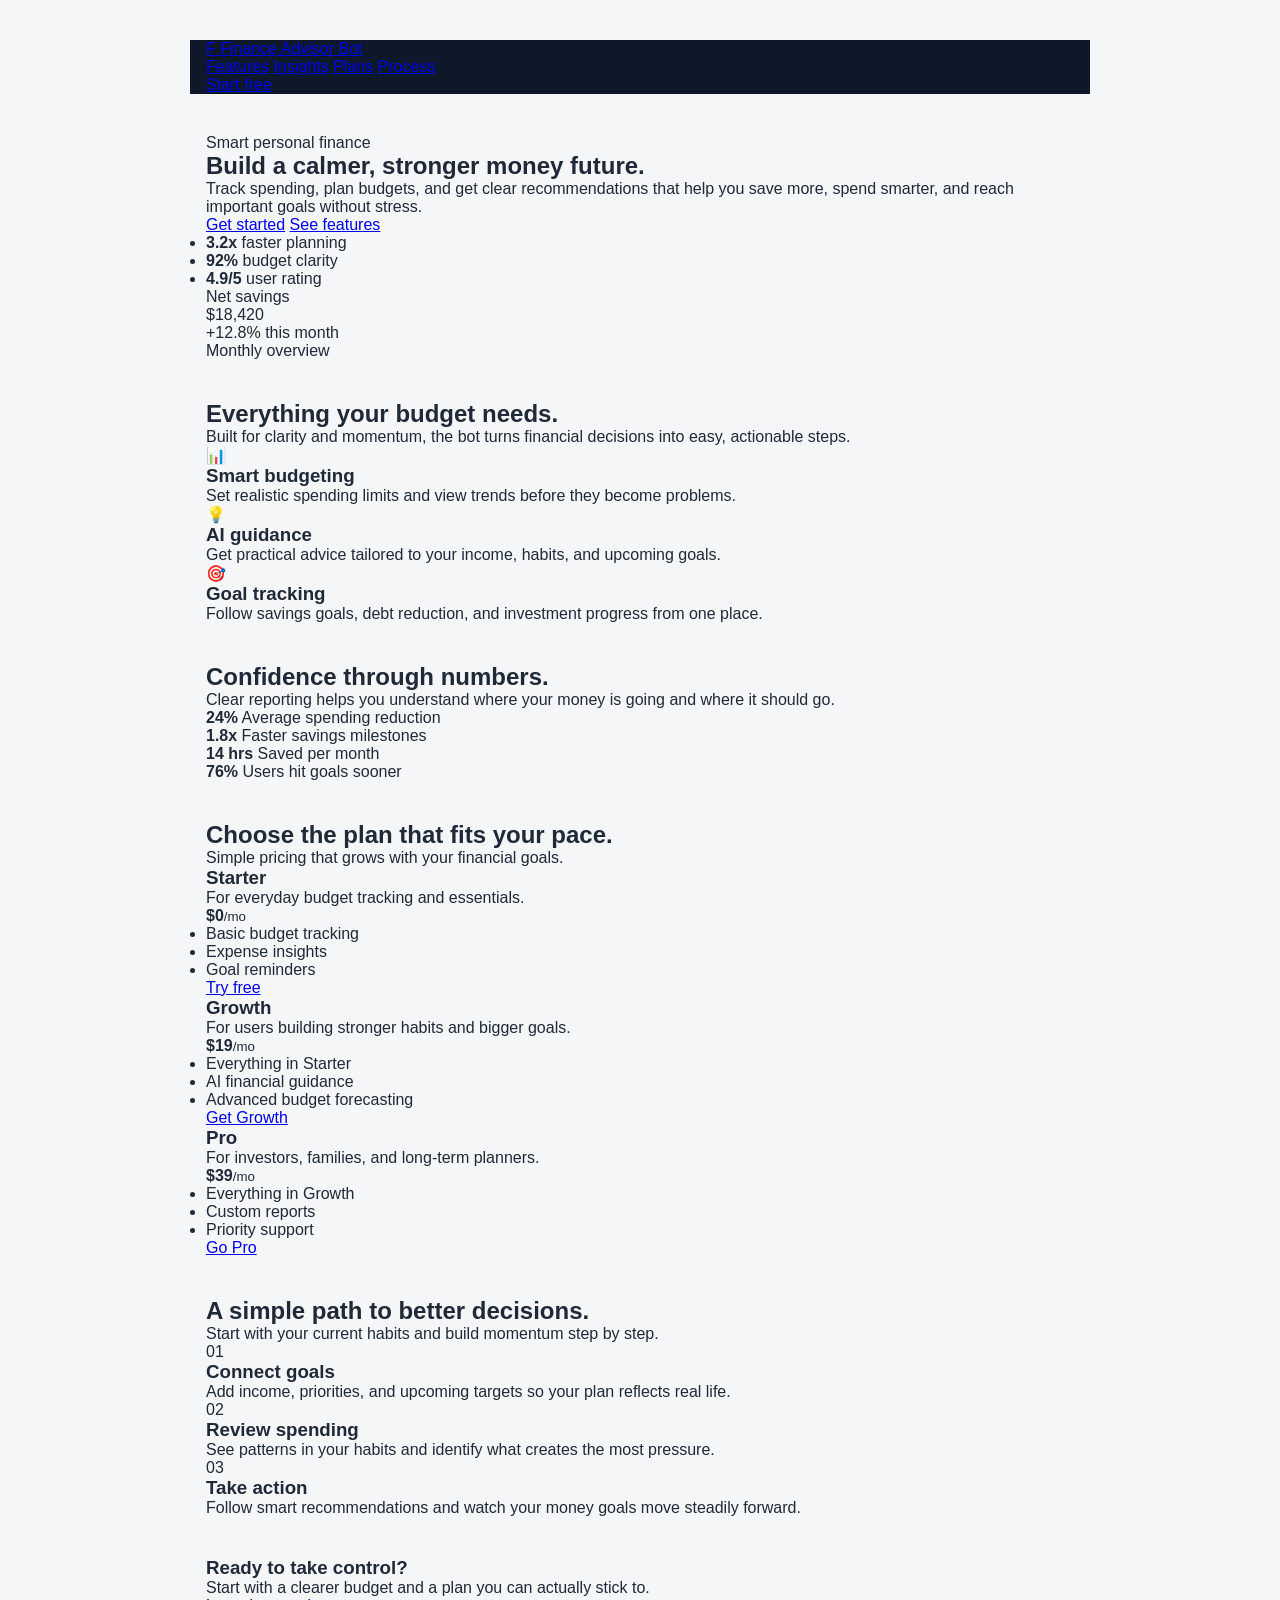
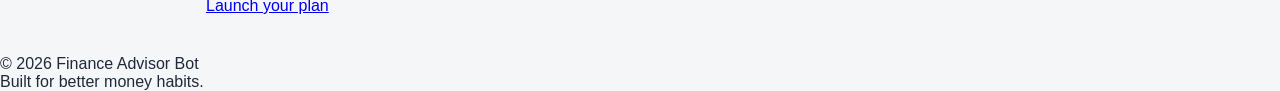
==== index.html @ 8a8e87e2 "Add initial website structure and styling for Finance Advisor Bot - Created favicon SVG for branding" ====
<!DOCTYPE html>
<html lang="en">
  <head>
    <meta charset="UTF-8" />
    <meta name="viewport" content="width=device-width, initial-scale=1.0" />
    <meta
      name="description"
      content="Finance Advisor Bot helps you manage budgets, track spending, and reach financial goals faster."
    />
    <title>Finance Advisor Bot</title>
    <link rel="icon" type="image/svg+xml" href="assets/favicon.svg" />
    <link rel="stylesheet" href="style.css" />
  </head>
  <body>
    <header class="site-header">
      <div class="navbar container">
        <a href="#top" class="brand" aria-label="Finance Advisor Bot home">
          <span class="brand-mark">F</span>
          <span>Finance Advisor Bot</span>
        </a>

        <nav class="nav-links" aria-label="Main navigation">
          <a href="#features">Features</a>
          <a href="#insights">Insights</a>
          <a href="#plans">Plans</a>
          <a href="#process">Process</a>
        </nav>

        <a class="nav-cta primary-btn" href="#plans">Start free</a>
      </div>
    </header>

    <main id="top">
      <section class="hero">
        <div class="container hero-inner">
          <div class="hero-copy">
            <span class="eyebrow">Smart personal finance</span>
            <h1>Build a calmer, stronger money future.</h1>
            <p>
              Track spending, plan budgets, and get clear recommendations that help you save more,
              spend smarter, and reach important goals without stress.
            </p>

            <div class="cta-row">
              <a class="primary-btn" href="#plans">Get started</a>
              <a class="secondary-btn" href="#features">See features</a>
            </div>

            <ul class="quick-stats" aria-label="Key performance highlights">
              <li><strong>3.2x</strong> faster planning</li>
              <li><strong>92%</strong> budget clarity</li>
              <li><strong>4.9/5</strong> user rating</li>
            </ul>
          </div>

          <div class="hero-panel" aria-label="Finance dashboard preview">
            <div class="balance-card">
              <div class="balance-label">Net savings</div>
              <div class="balance-value">$18,420</div>
              <div class="balance-change">+12.8% this month</div>
            </div>

            <div class="chart-card" aria-label="Monthly budget chart">
              <div class="balance-label">Monthly overview</div>
              <div class="chart-bars">
                <span style="height: 38%"></span>
                <span style="height: 48%"></span>
                <span style="height: 55%"></span>
                <span style="height: 72%"></span>
                <span style="height: 68%"></span>
                <span style="height: 82%"></span>
              </div>
            </div>
          </div>
        </div>
      </section>

      <section id="features" class="container">
        <div class="section-heading">
          <h2>Everything your budget needs.</h2>
          <p>Built for clarity and momentum, the bot turns financial decisions into easy, actionable steps.</p>
        </div>

        <div class="feature-grid">
          <article class="feature-card">
            <div class="feature-icon">📊</div>
            <h3>Smart budgeting</h3>
            <p>Set realistic spending limits and view trends before they become problems.</p>
          </article>

          <article class="feature-card">
            <div class="feature-icon">💡</div>
            <h3>AI guidance</h3>
            <p>Get practical advice tailored to your income, habits, and upcoming goals.</p>
          </article>

          <article class="feature-card">
            <div class="feature-icon">🎯</div>
            <h3>Goal tracking</h3>
            <p>Follow savings goals, debt reduction, and investment progress from one place.</p>
          </article>
        </div>
      </section>

      <section id="insights" class="container metrics">
        <div class="section-heading">
          <h2>Confidence through numbers.</h2>
          <p>Clear reporting helps you understand where your money is going and where it should go.</p>
        </div>

        <div class="metric-grid">
          <div class="metric-box">
            <strong>24%</strong>
            <span>Average spending reduction</span>
          </div>
          <div class="metric-box">
            <strong>1.8x</strong>
            <span>Faster savings milestones</span>
          </div>
          <div class="metric-box">
            <strong>14 hrs</strong>
            <span>Saved per month</span>
          </div>
          <div class="metric-box">
            <strong>76%</strong>
            <span>Users hit goals sooner</span>
          </div>
        </div>
      </section>

      <section id="plans" class="container">
        <div class="section-heading">
          <h2>Choose the plan that fits your pace.</h2>
          <p>Simple pricing that grows with your financial goals.</p>
        </div>

        <div class="plan-grid">
          <article class="plan-card">
            <h3>Starter</h3>
            <p>For everyday budget tracking and essentials.</p>
            <div class="plan-price"><strong>$0</strong><small>/mo</small></div>
            <ul>
              <li>Basic budget tracking</li>
              <li>Expense insights</li>
              <li>Goal reminders</li>
            </ul>
            <a class="secondary-btn" href="#top">Try free</a>
          </article>

          <article class="plan-card popular">
            <h3>Growth</h3>
            <p>For users building stronger habits and bigger goals.</p>
            <div class="plan-price"><strong>$19</strong><small>/mo</small></div>
            <ul>
              <li>Everything in Starter</li>
              <li>AI financial guidance</li>
              <li>Advanced budget forecasting</li>
            </ul>
            <a class="primary-btn" href="#top">Get Growth</a>
          </article>

          <article class="plan-card">
            <h3>Pro</h3>
            <p>For investors, families, and long-term planners.</p>
            <div class="plan-price"><strong>$39</strong><small>/mo</small></div>
            <ul>
              <li>Everything in Growth</li>
              <li>Custom reports</li>
              <li>Priority support</li>
            </ul>
            <a class="secondary-btn" href="#top">Go Pro</a>
          </article>
        </div>
      </section>

      <section id="process" class="container">
        <div class="section-heading">
          <h2>A simple path to better decisions.</h2>
          <p>Start with your current habits and build momentum step by step.</p>
        </div>

        <div class="step-grid">
          <article class="step-card">
            <span class="step-pill">01</span>
            <h3>Connect goals</h3>
            <p>Add income, priorities, and upcoming targets so your plan reflects real life.</p>
          </article>

          <article class="step-card">
            <span class="step-pill">02</span>
            <h3>Review spending</h3>
            <p>See patterns in your habits and identify what creates the most pressure.</p>
          </article>

          <article class="step-card">
            <span class="step-pill">03</span>
            <h3>Take action</h3>
            <p>Follow smart recommendations and watch your money goals move steadily forward.</p>
          </article>
        </div>
      </section>

      <section class="container">
        <div class="cta-banner">
          <div>
            <h3>Ready to take control?</h3>
            <p>Start with a clearer budget and a plan you can actually stick to.</p>
          </div>
          <a class="primary-btn" href="#plans">Launch your plan</a>
        </div>
      </section>
    </main>

    <footer class="footer">
      <div class="footer-inner">
        <div>© 2026 Finance Advisor Bot</div>
        <div>Built for better money habits.</div>
      </div>
    </footer>
  </body>
</html>
---- style.css ----
* {
    margin: 0;
    padding: 0;
    box-sizing: border-box;
}

body {
    font-family: 'Segoe UI', Arial, sans-serif;
    background-color: #f4f6f8;
    color: #1f2937;
}

.navbar {
    background-color: #0f172a;
    color: white;
    padding: 16px 24px;
}

.nav-brand {
    font-size: 20px;
    font-weight: 600;
}

.container {
    max-width: 900px;
    margin: 40px auto;
    padding: 0 16px;
}

.card {
    background: white;
    border-radius: 10px;
    padding: 28px;
    box-shadow: 0 1px 4px rgba(0, 0, 0, 0.08);
}

.card h1 {
    color: #16a34a;
    margin-bottom: 12px;
}

.card p {
    margin-bottom: 8px;
    line-height: 1.5;
}
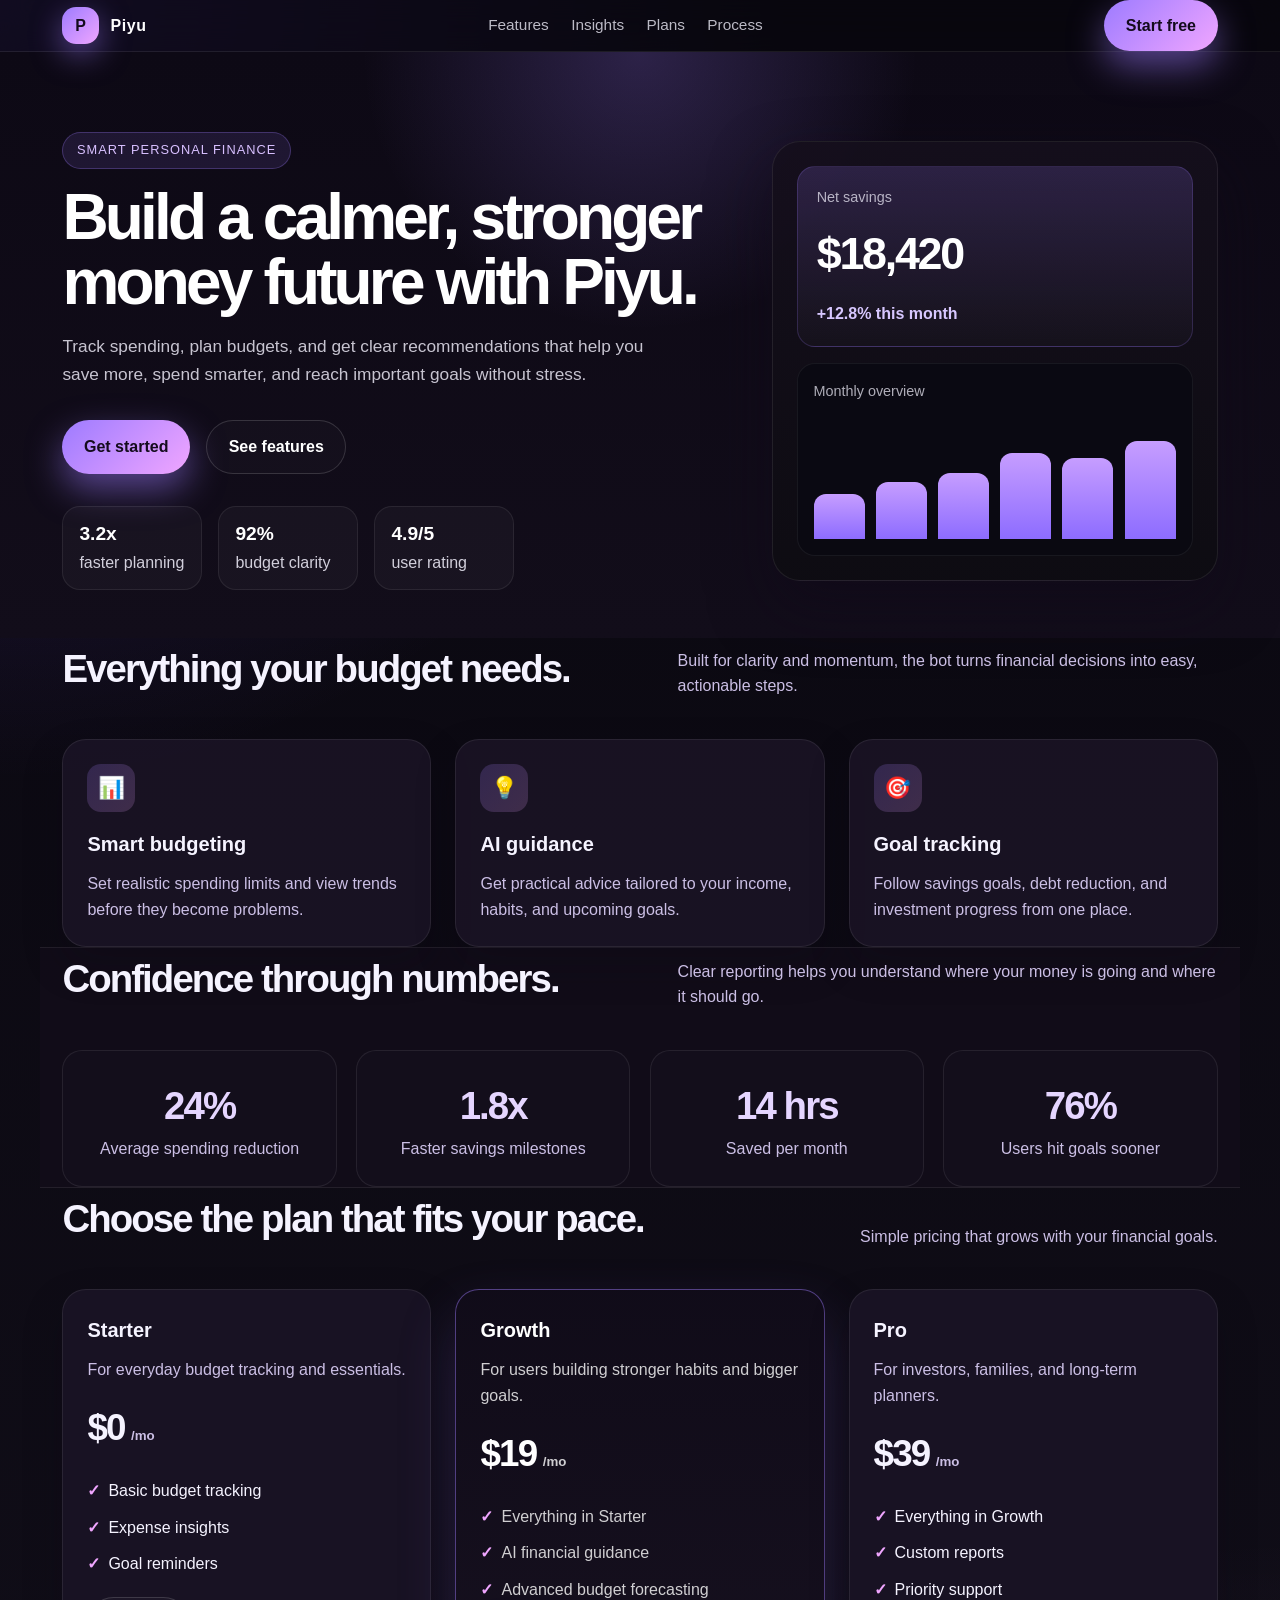
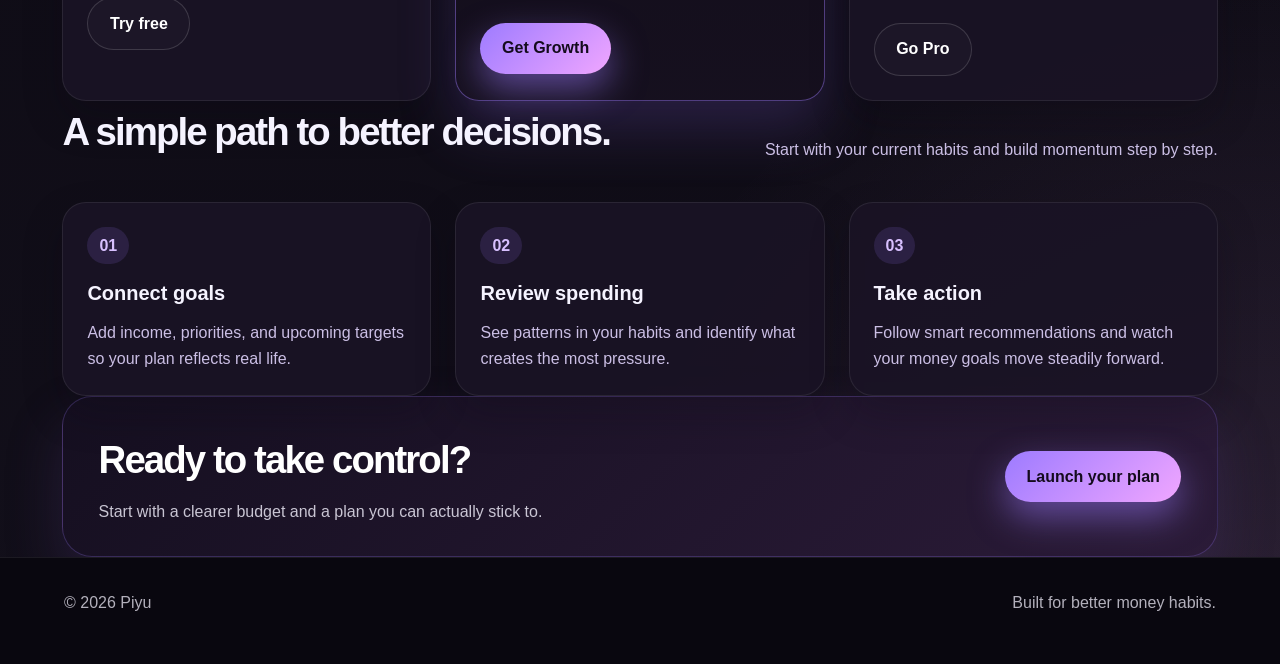
==== commit 17870a15: "Update branding to "Piyu" across HTML and CSS files for consistent project identity" ====
--- a/index.html
+++ b/index.html
@@ -7,16 +7,16 @@
       name="description"
       content="Finance Advisor Bot helps you manage budgets, track spending, and reach financial goals faster."
     />
-    <title>Finance Advisor Bot</title>
+    <title>Piyu | Finance Advisor Bot</title>
     <link rel="icon" type="image/svg+xml" href="assets/favicon.svg" />
     <link rel="stylesheet" href="style.css" />
   </head>
   <body>
     <header class="site-header">
       <div class="navbar container">
-        <a href="#top" class="brand" aria-label="Finance Advisor Bot home">
-          <span class="brand-mark">F</span>
-          <span>Finance Advisor Bot</span>
+        <a href="#top" class="brand" aria-label="Piyu Finance Advisor Bot home">
+          <span class="brand-mark">P</span>
+          <span>Piyu</span>
         </a>
 
         <nav class="nav-links" aria-label="Main navigation">
@@ -35,7 +35,7 @@
         <div class="container hero-inner">
           <div class="hero-copy">
             <span class="eyebrow">Smart personal finance</span>
-            <h1>Build a calmer, stronger money future.</h1>
+            <h1>Build a calmer, stronger money future with Piyu.</h1>
             <p>
               Track spending, plan budgets, and get clear recommendations that help you save more,
               spend smarter, and reach important goals without stress.
@@ -213,7 +213,7 @@
 
     <footer class="footer">
       <div class="footer-inner">
-        <div>© 2026 Finance Advisor Bot</div>
+        <div>© 2026 Piyu</div>
         <div>Built for better money habits.</div>
       </div>
     </footer>
--- a/style.css
+++ b/style.css
@@ -1,45 +1,497 @@
+:root {
+    --bg: #09070f;
+    --bg-soft: #120f1a;
+    --bg-panel: #17141f;
+    --bg-card: rgba(26, 19, 37, 0.88);
+    --primary: #9d7bff;
+    --primary-strong: #7c4dff;
+    --primary-soft: rgba(157, 123, 255, 0.16);
+    --secondary: #d8c0ff;
+    --highlight: #f0a6ff;
+    --text: #f5f3ff;
+    --muted: #cbbfe5;
+    --line: rgba(255, 255, 255, 0.08);
+    --shadow: 0 26px 60px rgba(17, 9, 25, 0.55);
+}
+
 * {
-    margin: 0;
+    box-sizing: border-box;
+}
+
+html {
+    scroll-behavior: smooth;
+}
+
+body {
+    margin: 0;
+    font-family: "Segoe UI", Tahoma, Geneva, Verdana, sans-serif;
+    background:
+        radial-gradient(circle at top left, rgba(124, 77, 255, 0.28), transparent 30%),
+        radial-gradient(circle at bottom right, rgba(240, 166, 255, 0.12), transparent 28%),
+        linear-gradient(180deg, #09070f 0%, #120f1a 100%);
+    color: var(--text);
+    line-height: 1.6;
+}
+
+a {
+    color: inherit;
+    text-decoration: none;
+}
+
+img {
+    max-width: 100%;
+    display: block;
+}
+
+.site-header {
+    position: sticky;
+    top: 0;
+    z-index: 20;
+    background: rgba(9, 7, 15, 0.72);
+    backdrop-filter: blur(14px);
+    border-bottom: 1px solid var(--line);
+}
+
+.navbar {
+    max-width: 1200px;
+    margin: 0 auto;
+    padding: 1rem 1.5rem;
+    display: flex;
+    align-items: center;
+    justify-content: space-between;
+    gap: 1rem;
+}
+
+.brand {
+    display: inline-flex;
+    align-items: center;
+    gap: 0.7rem;
+    color: #fff;
+    font-weight: 700;
+    letter-spacing: 0.04em;
+}
+
+.brand-mark {
+    width: 2.3rem;
+    height: 2.3rem;
+    border-radius: 14px;
+    display: grid;
+    place-items: center;
+    background: linear-gradient(135deg, var(--primary), var(--highlight));
+    color: #130b1c;
+    font-weight: 800;
+    box-shadow: 0 10px 30px rgba(157, 123, 255, 0.5);
+}
+
+.nav-links {
+    display: flex;
+    align-items: center;
+    gap: 1.4rem;
+    color: rgba(245, 243, 255, 0.76);
+    font-size: 0.96rem;
+}
+
+.nav-links a:hover {
+    color: #fff;
+}
+
+.nav-cta,
+.primary-btn,
+.secondary-btn {
+    display: inline-flex;
+    align-items: center;
+    justify-content: center;
+    border-radius: 999px;
+    padding: 0.8rem 1.35rem;
+    font-weight: 700;
+    transition: transform 0.2s ease, box-shadow 0.2s ease, border-color 0.2s ease;
+}
+
+.primary-btn {
+    background: linear-gradient(135deg, var(--primary), var(--highlight));
+    color: #140b1d;
+    box-shadow: 0 15px 35px rgba(157, 123, 255, 0.5);
+}
+
+.secondary-btn {
+    background: rgba(255, 255, 255, 0.02);
+    border: 1px solid rgba(255, 255, 255, 0.15);
+    color: #fff;
+}
+
+.nav-cta:hover,
+.primary-btn:hover,
+.secondary-btn:hover {
+    transform: translateY(-1px);
+}
+
+.container {
+    max-width: 1200px;
+    margin: 0 auto;
+    padding: 0 1.4rem;
+}
+
+.hero {
+    padding: 5rem 0 3rem;
+    background:
+        radial-gradient(circle at top, rgba(157, 123, 255, 0.22), transparent 32%),
+        linear-gradient(180deg, #0d0915 0%, #120d1a 100%);
+}
+
+.hero-inner {
+    display: grid;
+    grid-template-columns: 1.2fr 0.8fr;
+    gap: 2.5rem;
+    align-items: center;
+}
+
+.eyebrow {
+    display: inline-block;
+    padding: 0.45rem 0.85rem;
+    border-radius: 999px;
+    background: rgba(157, 123, 255, 0.12);
+    border: 1px solid rgba(157, 123, 255, 0.28);
+    color: var(--secondary);
+    font-size: 0.8rem;
+    letter-spacing: 0.08em;
+    text-transform: uppercase;
+    margin-bottom: 1rem;
+}
+
+.hero-copy h1 {
+    margin: 0;
+    color: #fff;
+    font-size: clamp(2.6rem, 5vw, 4.6rem);
+    line-height: 1.02;
+    letter-spacing: -0.06em;
+}
+
+.hero-copy p {
+    margin-top: 1.1rem;
+    color: rgba(245, 243, 255, 0.8);
+    font-size: 1.08rem;
+    max-width: 600px;
+}
+
+.cta-row {
+    display: flex;
+    flex-wrap: wrap;
+    gap: 1rem;
+    margin-top: 2rem;
+}
+
+.quick-stats {
+    list-style: none;
     padding: 0;
-    box-sizing: border-box;
-}
-
-body {
-    font-family: 'Segoe UI', Arial, sans-serif;
-    background-color: #f4f6f8;
-    color: #1f2937;
-}
-
-.navbar {
-    background-color: #0f172a;
-    color: white;
-    padding: 16px 24px;
-}
-
-.nav-brand {
-    font-size: 20px;
-    font-weight: 600;
-}
-
-.container {
-    max-width: 900px;
-    margin: 40px auto;
-    padding: 0 16px;
-}
-
-.card {
-    background: white;
-    border-radius: 10px;
-    padding: 28px;
-    box-shadow: 0 1px 4px rgba(0, 0, 0, 0.08);
-}
-
-.card h1 {
-    color: #16a34a;
-    margin-bottom: 12px;
-}
-
-.card p {
-    margin-bottom: 8px;
-    line-height: 1.5;
-}
+    margin: 2rem 0 0;
+    display: flex;
+    flex-wrap: wrap;
+    gap: 1rem;
+}
+
+.quick-stats li {
+    min-width: 140px;
+    background: rgba(255, 255, 255, 0.03);
+    border: 1px solid var(--line);
+    border-radius: 18px;
+    padding: 0.8rem 1rem;
+    color: rgba(245, 243, 255, 0.84);
+}
+
+.quick-stats strong {
+    display: block;
+    font-size: 1.2rem;
+    color: #fff;
+}
+
+.hero-panel {
+    background: linear-gradient(180deg, rgba(21, 15, 28, 0.9), rgba(14, 12, 18, 0.9));
+    border: 1px solid var(--line);
+    border-radius: 28px;
+    padding: 1.5rem;
+    box-shadow: var(--shadow);
+}
+
+.balance-card {
+    background: linear-gradient(180deg, rgba(157, 123, 255, 0.18), rgba(255,255,255,0.02));
+    border-radius: 18px;
+    padding: 1.2rem;
+    border: 1px solid rgba(157, 123, 255, 0.2);
+}
+
+.balance-label {
+    color: rgba(245, 243, 255, 0.7);
+    font-size: 0.9rem;
+    margin-bottom: 0.6rem;
+}
+
+.balance-value {
+    color: #fff;
+    font-size: clamp(2rem, 5vw, 2.8rem);
+    font-weight: 800;
+    letter-spacing: -0.05em;
+}
+
+.balance-change {
+    margin-top: 0.7rem;
+    color: #d7c7ff;
+    font-weight: 700;
+}
+
+.chart-card {
+    background: rgba(11, 9, 18, 0.9);
+    border-radius: 18px;
+    margin-top: 1rem;
+    padding: 1rem;
+    border: 1px solid rgba(255,255,255,0.06);
+}
+
+.chart-bars {
+    display: flex;
+    align-items: end;
+    height: 120px;
+    gap: 0.7rem;
+    margin-top: 1rem;
+}
+
+.chart-bars span {
+    flex: 1;
+    border-radius: 12px 12px 0 0;
+    background: linear-gradient(180deg, #c69dff 0%, #8d6cff 100%);
+}
+
+section {
+    padding: 5rem 0;
+}
+
+.section-heading {
+    display: flex;
+    align-items: end;
+    justify-content: space-between;
+    gap: 1rem;
+    margin-bottom: 2.5rem;
+}
+
+.section-heading h2 {
+    margin: 0;
+    font-size: clamp(2rem, 3vw, 2.8rem);
+    color: var(--text);
+    letter-spacing: -0.05em;
+}
+
+.section-heading p {
+    margin: 0;
+    color: var(--muted);
+    max-width: 540px;
+}
+
+.feature-grid,
+.plan-grid,
+.step-grid {
+    display: grid;
+    gap: 1.5rem;
+}
+
+.feature-grid {
+    grid-template-columns: repeat(3, minmax(0, 1fr));
+}
+
+.feature-card,
+.plan-card,
+.step-card,
+.info-card {
+    background: rgba(26, 19, 37, 0.9);
+    border: 1px solid var(--line);
+    border-radius: 24px;
+    padding: 1.5rem;
+    box-shadow: 0 18px 38px rgba(11, 7, 18, 0.25);
+}
+
+.feature-icon {
+    width: 3rem;
+    height: 3rem;
+    border-radius: 14px;
+    display: grid;
+    place-items: center;
+    margin-bottom: 1rem;
+    font-size: 1.35rem;
+    background: linear-gradient(135deg, rgba(157, 123, 255, 0.2), rgba(240, 166, 255, 0.18));
+}
+
+.feature-card h3,
+.plan-card h3,
+.step-card h3,
+.info-card h3 {
+    margin: 0 0 0.7rem;
+    font-size: 1.25rem;
+}
+
+.feature-card p,
+.plan-card p,
+.step-card p,
+.info-card p {
+    margin: 0;
+    color: var(--muted);
+}
+
+.metrics {
+    background: rgba(18, 13, 26, 0.8);
+    border-top: 1px solid var(--line);
+    border-bottom: 1px solid var(--line);
+}
+
+.metric-grid {
+    display: grid;
+    grid-template-columns: repeat(4, minmax(0, 1fr));
+    gap: 1.2rem;
+}
+
+.metric-box {
+    text-align: center;
+    background: rgba(20, 15, 29, 0.8);
+    border: 1px solid var(--line);
+    border-radius: 20px;
+    padding: 1.5rem 1rem;
+}
+
+.metric-box strong {
+    display: block;
+    font-size: clamp(1.7rem, 3vw, 2.5rem);
+    color: #e5d5ff;
+    letter-spacing: -0.05em;
+}
+
+.metric-box span {
+    color: var(--muted);
+}
+
+.plan-grid {
+    grid-template-columns: repeat(3, minmax(0, 1fr));
+}
+
+.plan-card.popular {
+    background: linear-gradient(180deg, rgba(17,12,25,0.95), rgba(23, 17, 31, 0.95));
+    color: #fff;
+    border-color: rgba(157, 123, 255, 0.45);
+    box-shadow: 0 28px 55px rgba(94, 69, 157, 0.32);
+}
+
+.plan-card.popular p,
+.plan-card.popular li,
+.plan-card.popular .plan-price small {
+    color: rgba(255,255,255,0.8);
+}
+
+.plan-card ul {
+    list-style: none;
+    padding: 0;
+    margin: 1.25rem 0;
+    display: grid;
+    gap: 0.7rem;
+}
+
+.plan-card li::before {
+    content: "✓";
+    color: var(--highlight);
+    font-weight: 800;
+    margin-right: 0.5rem;
+}
+
+.plan-price {
+    display: flex;
+    align-items: baseline;
+    gap: 0.4rem;
+    margin: 1rem 0;
+    font-weight: 800;
+    color: var(--text);
+}
+
+.plan-card.popular .plan-price {
+    color: #fff;
+}
+
+.plan-price strong {
+    font-size: 2.3rem;
+    letter-spacing: -0.05em;
+}
+
+.plan-price small {
+    color: var(--muted);
+}
+
+.step-grid {
+    grid-template-columns: repeat(3, minmax(0, 1fr));
+}
+
+.step-pill {
+    display: inline-block;
+    background: rgba(157, 123, 255, 0.14);
+    color: #d8c0ff;
+    border-radius: 999px;
+    padding: 0.35rem 0.75rem;
+    font-weight: 700;
+    margin-bottom: 0.8rem;
+}
+
+.cta-banner {
+    background: linear-gradient(135deg, #150f20, #2b1b38);
+    border: 1px solid rgba(157, 123, 255, 0.25);
+    box-shadow: 0 28px 55px rgba(82, 56, 122, 0.3);
+    color: #fff;
+    border-radius: 30px;
+    padding: 2rem 2.2rem;
+    display: flex;
+    justify-content: space-between;
+    align-items: center;
+    gap: 1rem;
+}
+
+.cta-banner h3 {
+    margin: 0 0 0.5rem;
+    font-size: clamp(1.8rem, 3vw, 2.6rem);
+    letter-spacing: -0.05em;
+}
+
+.cta-banner p {
+    margin: 0;
+    color: rgba(245, 243, 255, 0.8);
+}
+
+.footer {
+    background: #09070f;
+    color: rgba(245, 243, 255, 0.72);
+    padding: 2rem 0 3rem;
+    border-top: 1px solid var(--line);
+}
+
+.footer-inner {
+    max-width: 1200px;
+    margin: 0 auto;
+    padding: 0 1.5rem;
+    display: flex;
+    justify-content: space-between;
+    gap: 1rem;
+    flex-wrap: wrap;
+}
+
+@media (max-width: 900px) {
+    .hero-inner,
+    .feature-grid,
+    .plan-grid,
+    .step-grid,
+    .metric-grid {
+        grid-template-columns: 1fr;
+    }
+
+    .section-heading,
+    .cta-banner,
+    .navbar {
+        flex-direction: column;
+        align-items: flex-start;
+    }
+
+    .nav-links {
+        flex-wrap: wrap;
+    }
+}
+
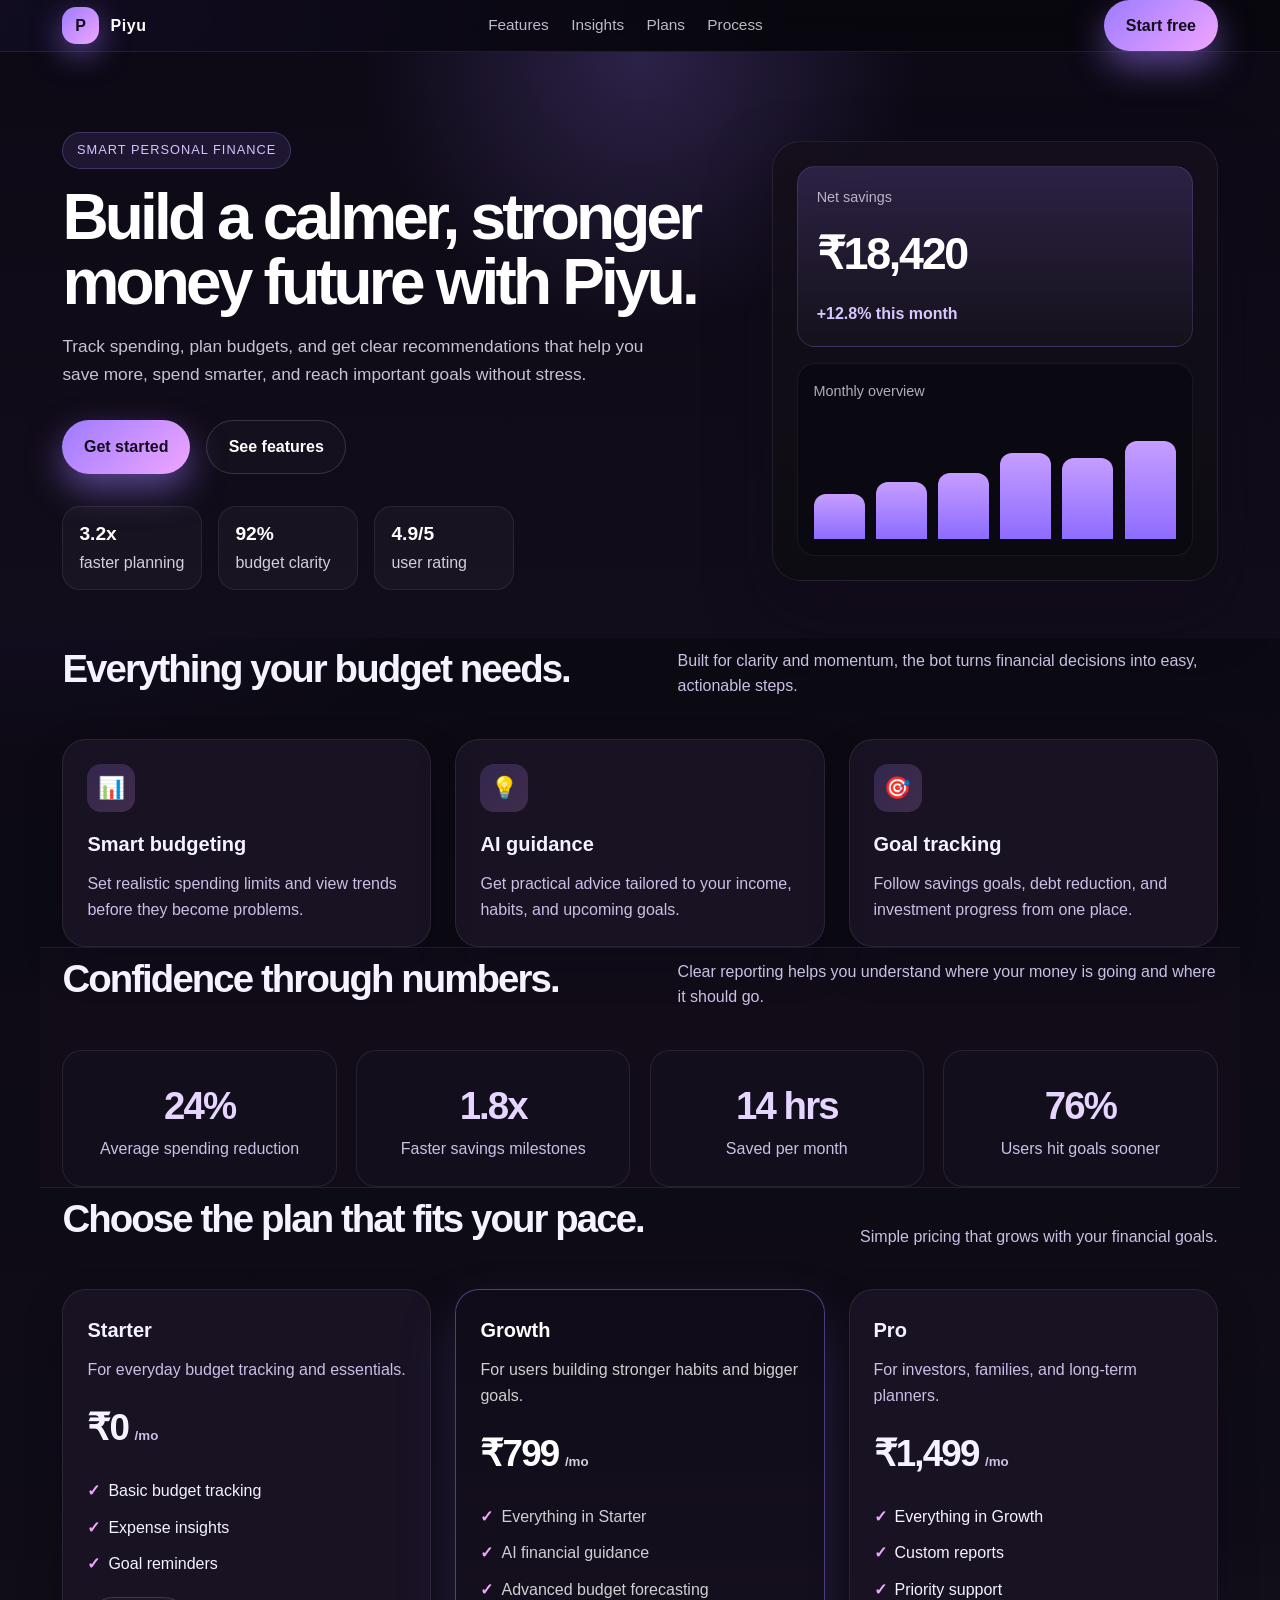
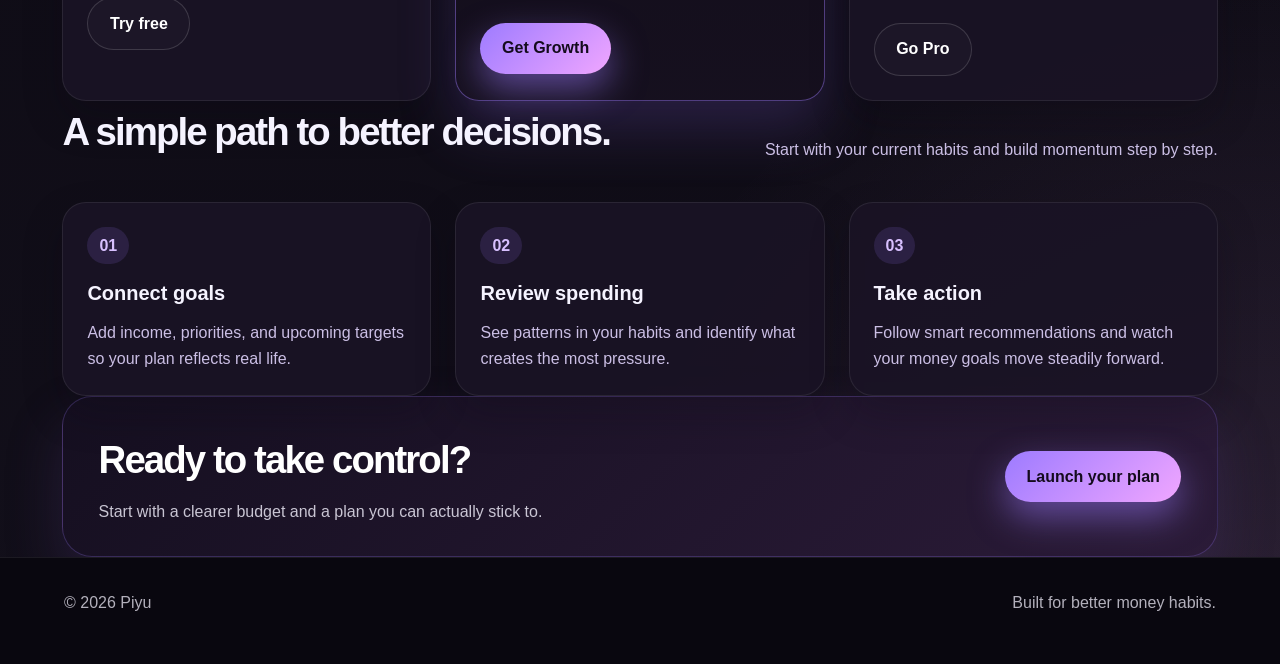
==== commit a90cded8: "Update currency format from USD to INR in pricing and balance sections" ====
--- a/index.html
+++ b/index.html
@@ -56,7 +56,7 @@
           <div class="hero-panel" aria-label="Finance dashboard preview">
             <div class="balance-card">
               <div class="balance-label">Net savings</div>
-              <div class="balance-value">$18,420</div>
+              <div class="balance-value">₹18,420</div>
               <div class="balance-change">+12.8% this month</div>
             </div>
 
@@ -138,7 +138,7 @@
           <article class="plan-card">
             <h3>Starter</h3>
             <p>For everyday budget tracking and essentials.</p>
-            <div class="plan-price"><strong>$0</strong><small>/mo</small></div>
+            <div class="plan-price"><strong>₹0</strong><small>/mo</small></div>
             <ul>
               <li>Basic budget tracking</li>
               <li>Expense insights</li>
@@ -150,7 +150,7 @@
           <article class="plan-card popular">
             <h3>Growth</h3>
             <p>For users building stronger habits and bigger goals.</p>
-            <div class="plan-price"><strong>$19</strong><small>/mo</small></div>
+            <div class="plan-price"><strong>₹799</strong><small>/mo</small></div>
             <ul>
               <li>Everything in Starter</li>
               <li>AI financial guidance</li>
@@ -162,7 +162,7 @@
           <article class="plan-card">
             <h3>Pro</h3>
             <p>For investors, families, and long-term planners.</p>
-            <div class="plan-price"><strong>$39</strong><small>/mo</small></div>
+            <div class="plan-price"><strong>₹1,499</strong><small>/mo</small></div>
             <ul>
               <li>Everything in Growth</li>
               <li>Custom reports</li>
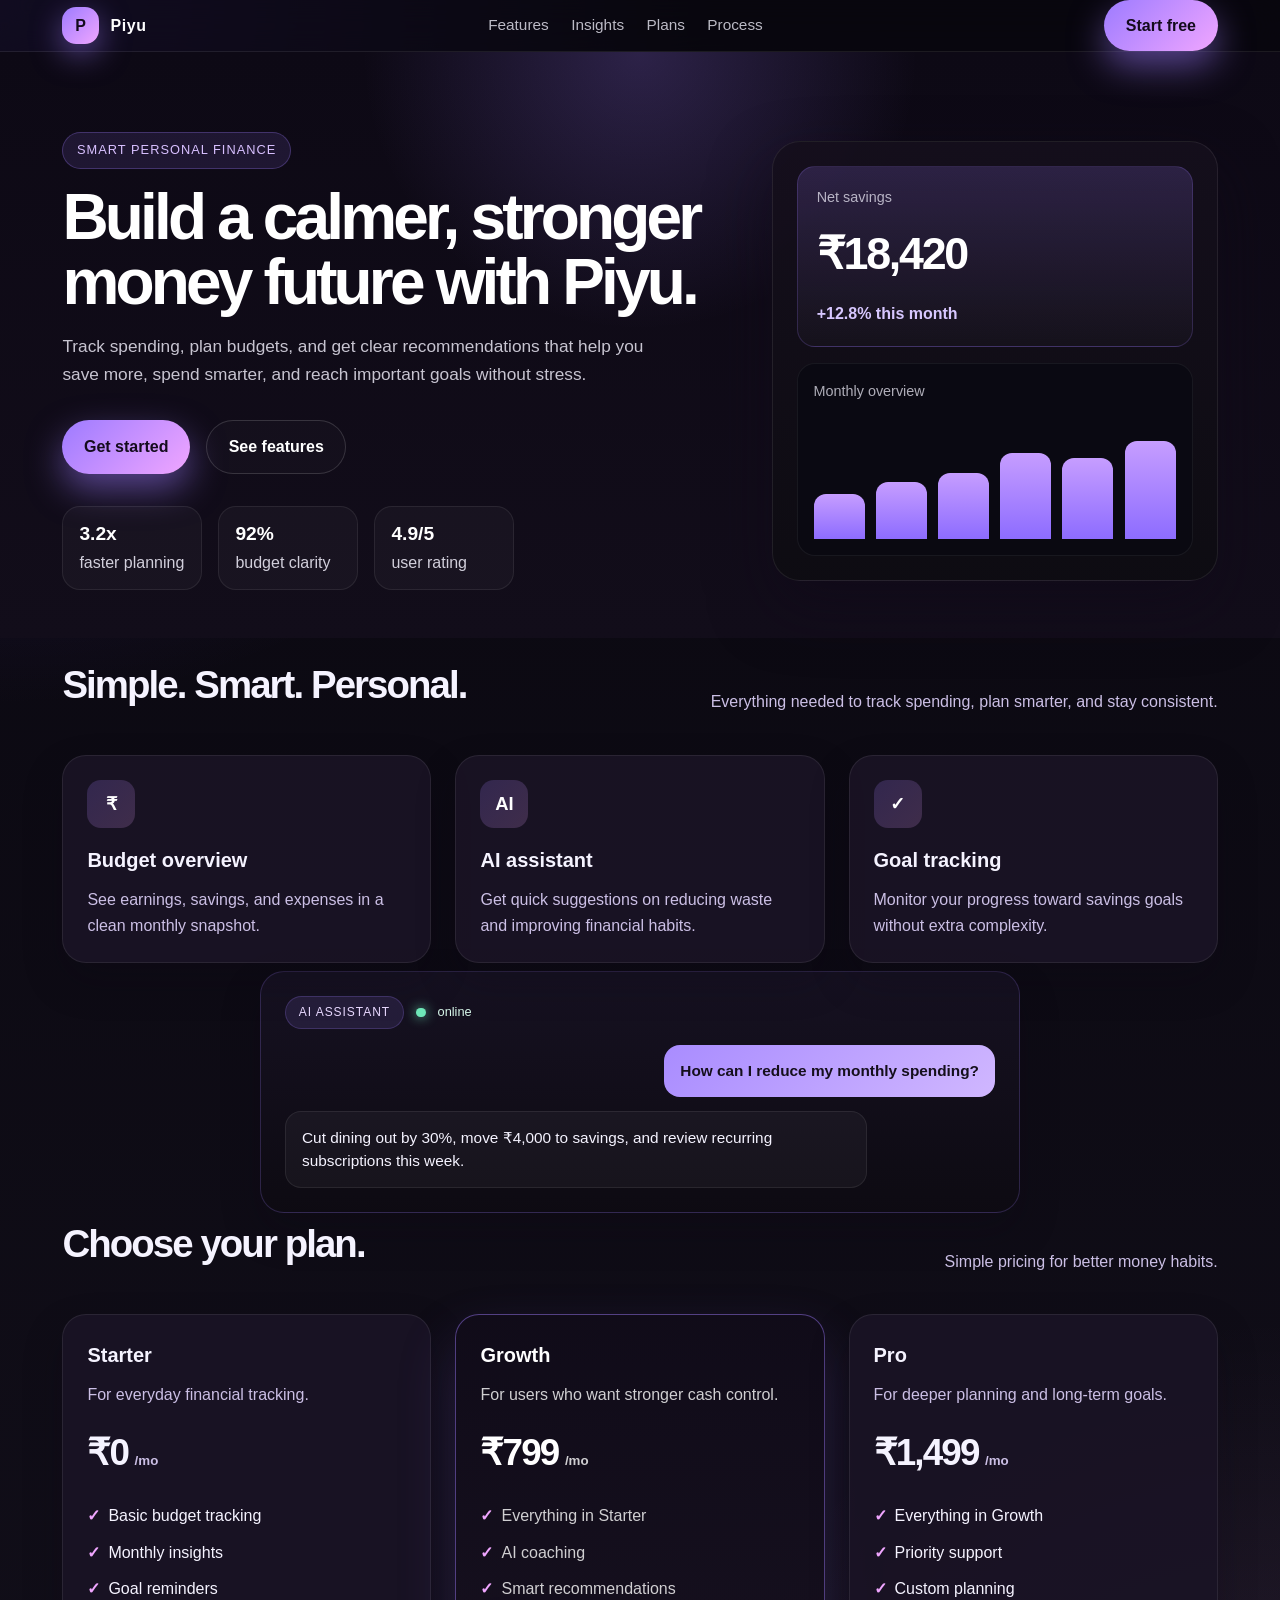
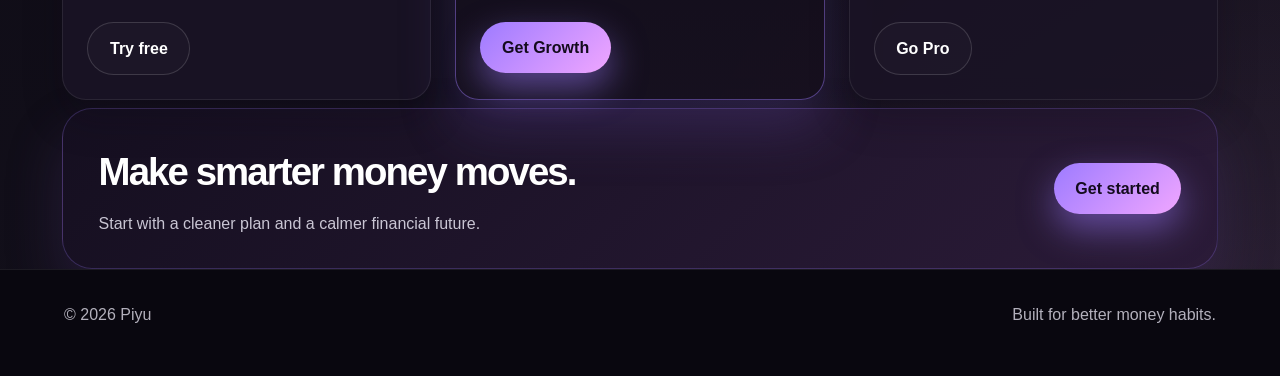
==== commit f18df071: "Revamp features section and enhance AI demo interface for improved user engagement" ====
--- a/index.html
+++ b/index.html
@@ -75,73 +75,66 @@
         </div>
       </section>
 
-      <section id="features" class="container">
+      <section id="features" class="container compact-section">
         <div class="section-heading">
-          <h2>Everything your budget needs.</h2>
-          <p>Built for clarity and momentum, the bot turns financial decisions into easy, actionable steps.</p>
+          <h2>Simple. Smart. Personal.</h2>
+          <p>Everything needed to track spending, plan smarter, and stay consistent.</p>
         </div>
 
         <div class="feature-grid">
           <article class="feature-card">
-            <div class="feature-icon">📊</div>
-            <h3>Smart budgeting</h3>
-            <p>Set realistic spending limits and view trends before they become problems.</p>
+            <div class="feature-icon">₹</div>
+            <h3>Budget overview</h3>
+            <p>See earnings, savings, and expenses in a clean monthly snapshot.</p>
           </article>
 
           <article class="feature-card">
-            <div class="feature-icon">💡</div>
-            <h3>AI guidance</h3>
-            <p>Get practical advice tailored to your income, habits, and upcoming goals.</p>
+            <div class="feature-icon">AI</div>
+            <h3>AI assistant</h3>
+            <p>Get quick suggestions on reducing waste and improving financial habits.</p>
           </article>
 
           <article class="feature-card">
-            <div class="feature-icon">🎯</div>
+            <div class="feature-icon">✓</div>
             <h3>Goal tracking</h3>
-            <p>Follow savings goals, debt reduction, and investment progress from one place.</p>
+            <p>Monitor your progress toward savings goals without extra complexity.</p>
           </article>
         </div>
       </section>
 
-      <section id="insights" class="container metrics">
-        <div class="section-heading">
-          <h2>Confidence through numbers.</h2>
-          <p>Clear reporting helps you understand where your money is going and where it should go.</p>
-        </div>
+      <section class="container ai-demo-wrap">
+        <div class="ai-demo">
+          <div class="ai-header">
+            <span class="ai-badge">AI assistant</span>
+            <span class="status-dot"></span>
+            <span class="status-text">online</span>
+          </div>
 
-        <div class="metric-grid">
-          <div class="metric-box">
-            <strong>24%</strong>
-            <span>Average spending reduction</span>
-          </div>
-          <div class="metric-box">
-            <strong>1.8x</strong>
-            <span>Faster savings milestones</span>
-          </div>
-          <div class="metric-box">
-            <strong>14 hrs</strong>
-            <span>Saved per month</span>
-          </div>
-          <div class="metric-box">
-            <strong>76%</strong>
-            <span>Users hit goals sooner</span>
+          <div class="chat-box">
+            <div class="message user">
+              <span>How can I reduce my monthly spending?</span>
+            </div>
+            <div class="message bot">
+              <span>Cut dining out by 30%, move ₹4,000 to savings, and review recurring subscriptions this week.</span>
+            </div>
           </div>
         </div>
       </section>
 
       <section id="plans" class="container">
         <div class="section-heading">
-          <h2>Choose the plan that fits your pace.</h2>
-          <p>Simple pricing that grows with your financial goals.</p>
+          <h2>Choose your plan.</h2>
+          <p>Simple pricing for better money habits.</p>
         </div>
 
         <div class="plan-grid">
           <article class="plan-card">
             <h3>Starter</h3>
-            <p>For everyday budget tracking and essentials.</p>
+            <p>For everyday financial tracking.</p>
             <div class="plan-price"><strong>₹0</strong><small>/mo</small></div>
             <ul>
               <li>Basic budget tracking</li>
-              <li>Expense insights</li>
+              <li>Monthly insights</li>
               <li>Goal reminders</li>
             </ul>
             <a class="secondary-btn" href="#top">Try free</a>
@@ -149,64 +142,37 @@
 
           <article class="plan-card popular">
             <h3>Growth</h3>
-            <p>For users building stronger habits and bigger goals.</p>
+            <p>For users who want stronger cash control.</p>
             <div class="plan-price"><strong>₹799</strong><small>/mo</small></div>
             <ul>
               <li>Everything in Starter</li>
-              <li>AI financial guidance</li>
-              <li>Advanced budget forecasting</li>
+              <li>AI coaching</li>
+              <li>Smart recommendations</li>
             </ul>
             <a class="primary-btn" href="#top">Get Growth</a>
           </article>
 
           <article class="plan-card">
             <h3>Pro</h3>
-            <p>For investors, families, and long-term planners.</p>
+            <p>For deeper planning and long-term goals.</p>
             <div class="plan-price"><strong>₹1,499</strong><small>/mo</small></div>
             <ul>
               <li>Everything in Growth</li>
-              <li>Custom reports</li>
               <li>Priority support</li>
+              <li>Custom planning</li>
             </ul>
             <a class="secondary-btn" href="#top">Go Pro</a>
           </article>
         </div>
       </section>
 
-      <section id="process" class="container">
-        <div class="section-heading">
-          <h2>A simple path to better decisions.</h2>
-          <p>Start with your current habits and build momentum step by step.</p>
-        </div>
-
-        <div class="step-grid">
-          <article class="step-card">
-            <span class="step-pill">01</span>
-            <h3>Connect goals</h3>
-            <p>Add income, priorities, and upcoming targets so your plan reflects real life.</p>
-          </article>
-
-          <article class="step-card">
-            <span class="step-pill">02</span>
-            <h3>Review spending</h3>
-            <p>See patterns in your habits and identify what creates the most pressure.</p>
-          </article>
-
-          <article class="step-card">
-            <span class="step-pill">03</span>
-            <h3>Take action</h3>
-            <p>Follow smart recommendations and watch your money goals move steadily forward.</p>
-          </article>
-        </div>
-      </section>
-
-      <section class="container">
+      <section class="container cta-wrap">
         <div class="cta-banner">
           <div>
-            <h3>Ready to take control?</h3>
-            <p>Start with a clearer budget and a plan you can actually stick to.</p>
+            <h3>Make smarter money moves.</h3>
+            <p>Start with a cleaner plan and a calmer financial future.</p>
           </div>
-          <a class="primary-btn" href="#plans">Launch your plan</a>
+          <a class="primary-btn" href="#plans">Get started</a>
         </div>
       </section>
     </main>
--- a/style.css
+++ b/style.css
@@ -286,8 +286,7 @@
 }
 
 .feature-grid,
-.plan-grid,
-.step-grid {
+.plan-grid {
     display: grid;
     gap: 1.5rem;
 }
@@ -298,8 +297,7 @@
 
 .feature-card,
 .plan-card,
-.step-card,
-.info-card {
+.ai-demo {
     background: rgba(26, 19, 37, 0.9);
     border: 1px solid var(--line);
     border-radius: 24px;
@@ -314,55 +312,102 @@
     display: grid;
     place-items: center;
     margin-bottom: 1rem;
-    font-size: 1.35rem;
+    font-size: 1.15rem;
     background: linear-gradient(135deg, rgba(157, 123, 255, 0.2), rgba(240, 166, 255, 0.18));
+    color: #fff;
+    font-weight: 700;
 }
 
 .feature-card h3,
-.plan-card h3,
-.step-card h3,
-.info-card h3 {
+.plan-card h3 {
     margin: 0 0 0.7rem;
     font-size: 1.25rem;
 }
 
 .feature-card p,
-.plan-card p,
-.step-card p,
-.info-card p {
+.plan-card p {
     margin: 0;
     color: var(--muted);
 }
 
-.metrics {
-    background: rgba(18, 13, 26, 0.8);
-    border-top: 1px solid var(--line);
-    border-bottom: 1px solid var(--line);
-}
-
-.metric-grid {
+.compact-section {
+    padding-top: 1rem;
+}
+
+.ai-demo-wrap {
+    padding-top: 0.5rem;
+}
+
+.ai-demo {
+    max-width: 760px;
+    margin: 0 auto;
+    border: 1px solid rgba(157, 123, 255, 0.22);
+    background: linear-gradient(180deg, rgba(23, 18, 34, 0.95), rgba(14, 11, 18, 0.95));
+}
+
+.ai-header {
+    display: flex;
+    align-items: center;
+    gap: 0.75rem;
+    margin-bottom: 1rem;
+    color: var(--muted);
+}
+
+.ai-badge {
+    background: rgba(157, 123, 255, 0.12);
+    color: #e8d8ff;
+    border: 1px solid rgba(157, 123, 255, 0.22);
+    border-radius: 999px;
+    padding: 0.35rem 0.8rem;
+    font-size: 0.75rem;
+    letter-spacing: 0.08em;
+    text-transform: uppercase;
+}
+
+.status-dot {
+    width: 0.6rem;
+    height: 0.6rem;
+    border-radius: 50%;
+    background: #6ee7b7;
+    box-shadow: 0 0 12px rgba(110, 231, 183, 0.9);
+}
+
+.status-text {
+    font-size: 0.8rem;
+    color: #d7f7ea;
+}
+
+.chat-box {
     display: grid;
-    grid-template-columns: repeat(4, minmax(0, 1fr));
-    gap: 1.2rem;
-}
-
-.metric-box {
-    text-align: center;
-    background: rgba(20, 15, 29, 0.8);
-    border: 1px solid var(--line);
-    border-radius: 20px;
-    padding: 1.5rem 1rem;
-}
-
-.metric-box strong {
-    display: block;
-    font-size: clamp(1.7rem, 3vw, 2.5rem);
-    color: #e5d5ff;
-    letter-spacing: -0.05em;
-}
-
-.metric-box span {
-    color: var(--muted);
+    gap: 0.9rem;
+}
+
+.message {
+    display: flex;
+}
+
+.message span {
+    max-width: 82%;
+    padding: 0.9rem 1rem;
+    border-radius: 16px;
+    font-size: 0.96rem;
+    line-height: 1.5;
+}
+
+.message.user {
+    justify-content: flex-end;
+}
+
+.message.user span {
+    background: linear-gradient(135deg, #a98cff, #d0b7ff);
+    color: #150f1c;
+    font-weight: 600;
+}
+
+.message.bot span {
+    background: rgba(255, 255, 255, 0.04);
+    border: 1px solid rgba(255, 255, 255, 0.08);
+    color: var(--text);
 }
 
 .plan-grid {
@@ -419,18 +464,8 @@
     color: var(--muted);
 }
 
-.step-grid {
-    grid-template-columns: repeat(3, minmax(0, 1fr));
-}
-
-.step-pill {
-    display: inline-block;
-    background: rgba(157, 123, 255, 0.14);
-    color: #d8c0ff;
-    border-radius: 999px;
-    padding: 0.35rem 0.75rem;
-    font-weight: 700;
-    margin-bottom: 0.8rem;
+.cta-wrap {
+    padding-top: 0.5rem;
 }
 
 .cta-banner {
@@ -477,9 +512,7 @@
 @media (max-width: 900px) {
     .hero-inner,
     .feature-grid,
-    .plan-grid,
-    .step-grid,
-    .metric-grid {
+    .plan-grid {
         grid-template-columns: 1fr;
     }
 
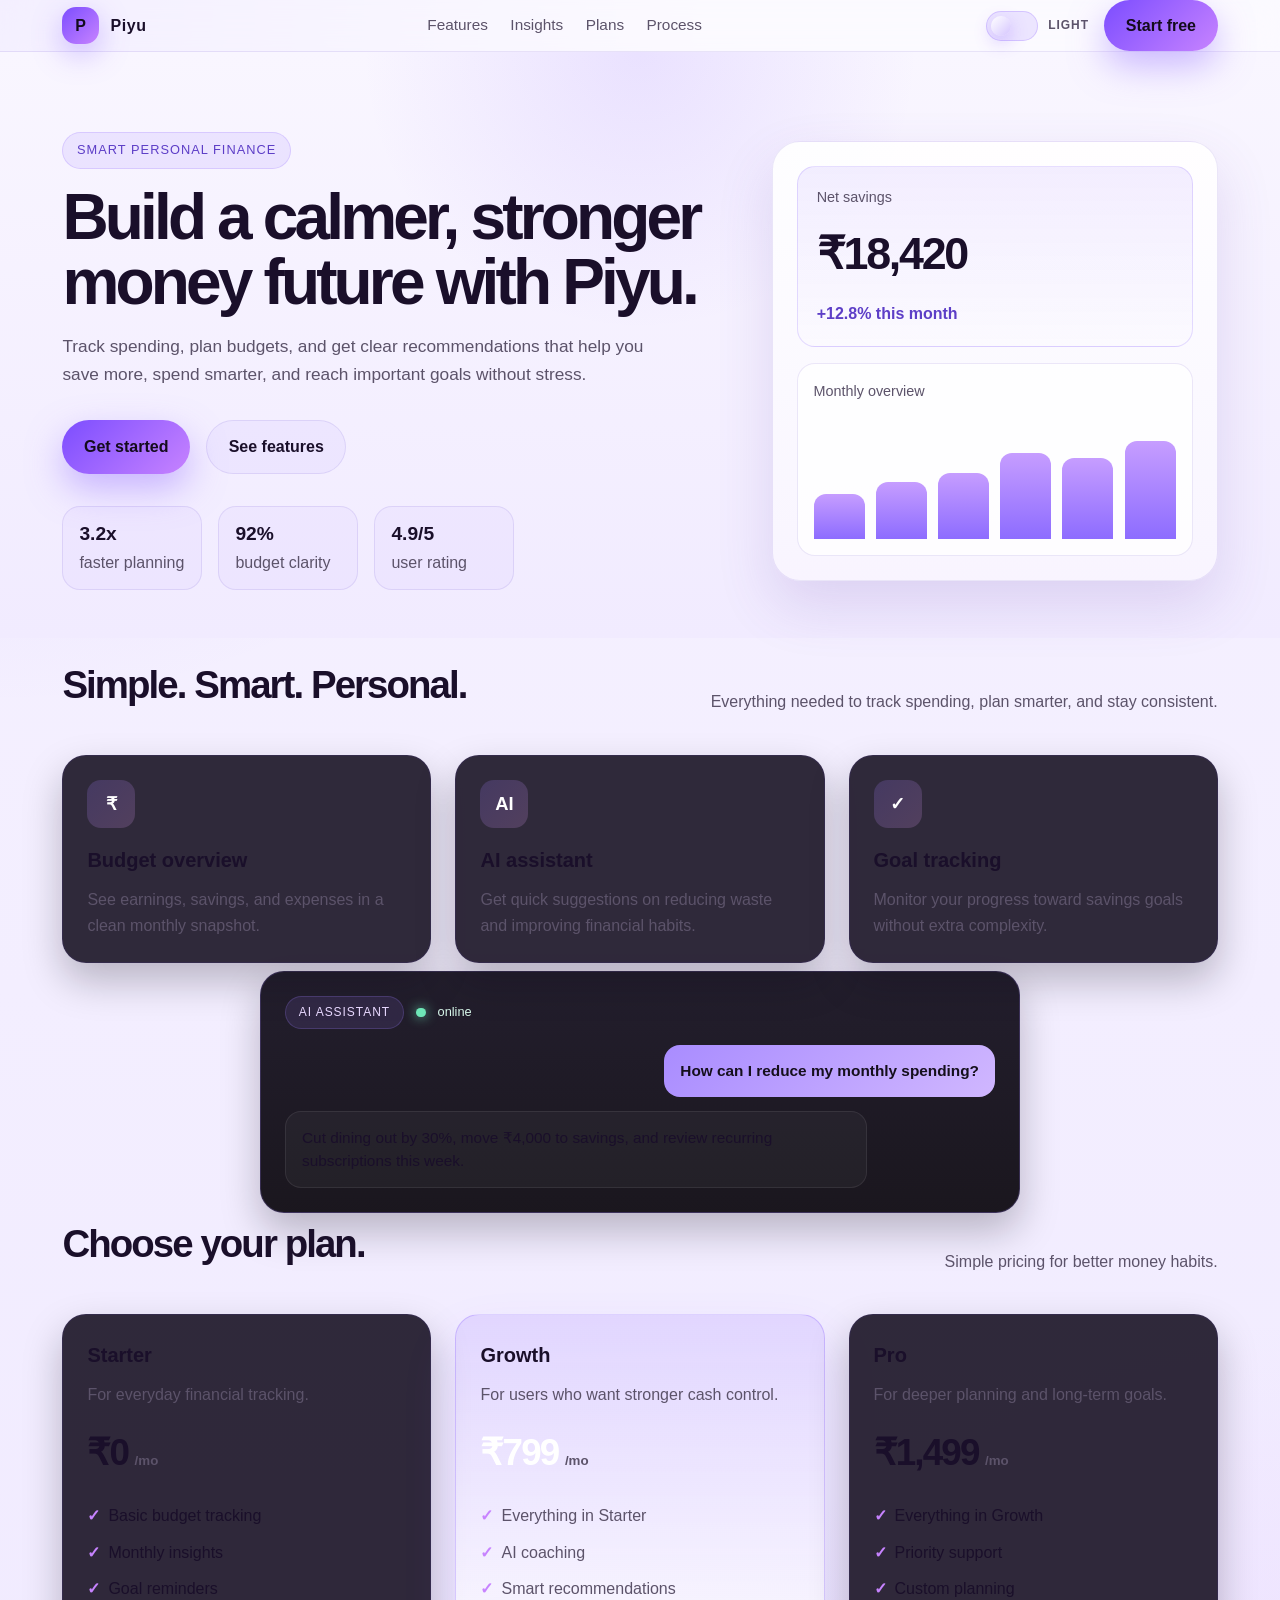
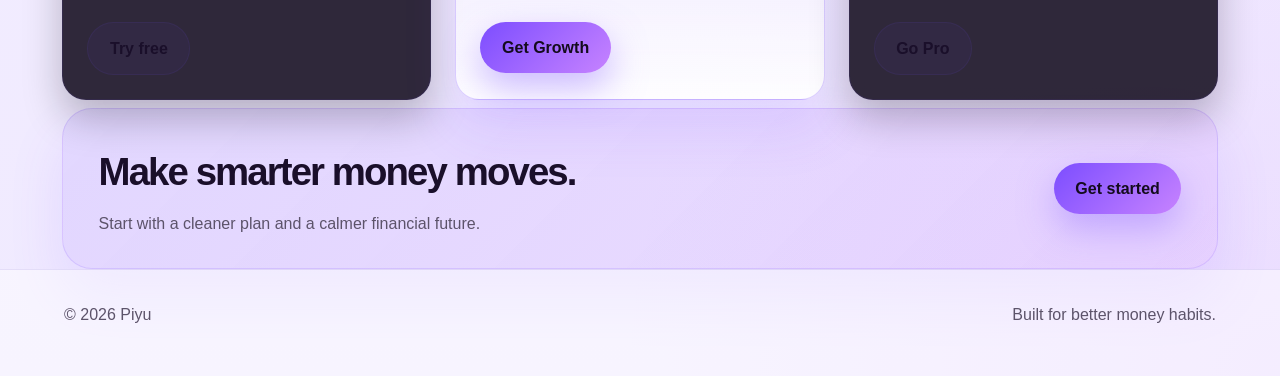
==== commit ace470cc: "Add theme toggle functionality and update navigation layout for improved user experience" ====
--- a/index.html
+++ b/index.html
@@ -26,7 +26,15 @@
           <a href="#process">Process</a>
         </nav>
 
-        <a class="nav-cta primary-btn" href="#plans">Start free</a>
+        <div class="nav-actions">
+          <button type="button" class="theme-toggle" aria-label="Toggle color theme" aria-pressed="false">
+            <span class="theme-toggle-track">
+              <span class="theme-toggle-thumb"></span>
+            </span>
+            <span class="theme-toggle-label">Light</span>
+          </button>
+          <a class="nav-cta primary-btn" href="#plans">Start free</a>
+        </div>
       </div>
     </header>
 
@@ -183,5 +191,41 @@
         <div>Built for better money habits.</div>
       </div>
     </footer>
+
+    <script>
+      (() => {
+        const savedTheme = localStorage.getItem('piyu-theme');
+        const preferredTheme = savedTheme || 'light';
+        document.body.setAttribute('data-theme', preferredTheme);
+
+        const syncToggle = () => {
+          const toggle = document.querySelector('.theme-toggle');
+          if (!toggle) return;
+
+          const isDark = document.body.dataset.theme === 'dark';
+          toggle.setAttribute('aria-pressed', String(isDark));
+          toggle.classList.toggle('is-dark', isDark);
+
+          const label = toggle.querySelector('.theme-toggle-label');
+          if (label) {
+            label.textContent = isDark ? 'Dark' : 'Light';
+          }
+        };
+
+        document.addEventListener('DOMContentLoaded', () => {
+          syncToggle();
+
+          const toggle = document.querySelector('.theme-toggle');
+          if (!toggle) return;
+
+          toggle.addEventListener('click', () => {
+            const nextTheme = document.body.dataset.theme === 'dark' ? 'light' : 'dark';
+            document.body.setAttribute('data-theme', nextTheme);
+            localStorage.setItem('piyu-theme', nextTheme);
+            syncToggle();
+          });
+        });
+      })();
+    </script>
   </body>
 </html>
--- a/style.css
+++ b/style.css
@@ -1,7 +1,23 @@
 :root {
+    --bg: #f6f2ff;
+    --bg-soft: #f0eaff;
+    --bg-panel: rgba(255, 255, 255, 0.82);
+    --bg-card: rgba(255, 255, 255, 0.92);
+    --primary: #7c4dff;
+    --primary-strong: #6438ea;
+    --primary-soft: rgba(124, 77, 255, 0.12);
+    --secondary: #5d3ec7;
+    --highlight: #c783ff;
+    --text: #1a0f2a;
+    --muted: #5c536a;
+    --line: rgba(93, 62, 199, 0.12);
+    --shadow: 0 24px 55px rgba(103, 71, 176, 0.16);
+}
+
+body[data-theme="dark"] {
     --bg: #09070f;
     --bg-soft: #120f1a;
-    --bg-panel: #17141f;
+    --bg-panel: rgba(18, 15, 24, 0.78);
     --bg-card: rgba(26, 19, 37, 0.88);
     --primary: #9d7bff;
     --primary-strong: #7c4dff;
@@ -26,11 +42,12 @@
     margin: 0;
     font-family: "Segoe UI", Tahoma, Geneva, Verdana, sans-serif;
     background:
-        radial-gradient(circle at top left, rgba(124, 77, 255, 0.28), transparent 30%),
-        radial-gradient(circle at bottom right, rgba(240, 166, 255, 0.12), transparent 28%),
-        linear-gradient(180deg, #09070f 0%, #120f1a 100%);
+        radial-gradient(circle at top left, rgba(124, 77, 255, 0.16), transparent 30%),
+        radial-gradient(circle at bottom right, rgba(199, 131, 255, 0.14), transparent 28%),
+        linear-gradient(180deg, var(--bg) 0%, var(--bg-soft) 100%);
     color: var(--text);
     line-height: 1.6;
+    transition: background 0.25s ease, color 0.25s ease;
 }
 
 a {
@@ -47,9 +64,13 @@
     position: sticky;
     top: 0;
     z-index: 20;
-    background: rgba(9, 7, 15, 0.72);
+    background: rgba(255, 255, 255, 0.6);
     backdrop-filter: blur(14px);
     border-bottom: 1px solid var(--line);
+}
+
+body[data-theme="dark"] .site-header {
+    background: rgba(9, 7, 15, 0.72);
 }
 
 .navbar {
@@ -66,7 +87,7 @@
     display: inline-flex;
     align-items: center;
     gap: 0.7rem;
-    color: #fff;
+    color: var(--text);
     font-weight: 700;
     letter-spacing: 0.04em;
 }
@@ -80,19 +101,78 @@
     background: linear-gradient(135deg, var(--primary), var(--highlight));
     color: #130b1c;
     font-weight: 800;
-    box-shadow: 0 10px 30px rgba(157, 123, 255, 0.5);
+    box-shadow: 0 10px 30px rgba(124, 77, 255, 0.35);
 }
 
 .nav-links {
     display: flex;
     align-items: center;
     gap: 1.4rem;
-    color: rgba(245, 243, 255, 0.76);
+    color: var(--muted);
     font-size: 0.96rem;
 }
 
 .nav-links a:hover {
-    color: #fff;
+    color: var(--text);
+}
+
+.nav-actions {
+    display: flex;
+    align-items: center;
+    gap: 0.75rem;
+}
+
+.theme-toggle {
+    border: none;
+    background: transparent;
+    color: var(--text);
+    cursor: pointer;
+    display: inline-flex;
+    align-items: center;
+    gap: 0.65rem;
+    font: inherit;
+    padding: 0.15rem 0.2rem;
+}
+
+.theme-toggle-track {
+    position: relative;
+    width: 52px;
+    height: 30px;
+    border-radius: 999px;
+    background: rgba(124, 77, 255, 0.12);
+    border: 1px solid rgba(124, 77, 255, 0.22);
+    display: inline-flex;
+    align-items: center;
+    padding: 4px;
+    transition: background 0.2s ease, border-color 0.2s ease;
+}
+
+.theme-toggle-thumb {
+    width: 20px;
+    height: 20px;
+    border-radius: 50%;
+    background: linear-gradient(135deg, #ffffff, #d5c5ff);
+    box-shadow: 0 6px 18px rgba(124, 77, 255, 0.32);
+    transform: translateX(0);
+    transition: transform 0.2s ease;
+}
+
+.theme-toggle.is-dark .theme-toggle-track {
+    background: rgba(255, 255, 255, 0.08);
+    border-color: rgba(255, 255, 255, 0.1);
+}
+
+.theme-toggle.is-dark .theme-toggle-thumb {
+    transform: translateX(22px);
+    background: linear-gradient(135deg, #f3dfff, #b18dff);
+}
+
+.theme-toggle-label {
+    font-size: 0.75rem;
+    font-weight: 700;
+    letter-spacing: 0.08em;
+    text-transform: uppercase;
+    color: var(--muted);
 }
 
 .nav-cta,
@@ -114,8 +194,14 @@
 }
 
 .secondary-btn {
+    background: rgba(124, 77, 255, 0.05);
+    border: 1px solid var(--line);
+    color: var(--text);
+}
+
+body[data-theme="dark"] .secondary-btn {
     background: rgba(255, 255, 255, 0.02);
-    border: 1px solid rgba(255, 255, 255, 0.15);
+    border-color: rgba(255, 255, 255, 0.15);
     color: #fff;
 }
 
@@ -134,6 +220,12 @@
 .hero {
     padding: 5rem 0 3rem;
     background:
+        radial-gradient(circle at top, rgba(124, 77, 255, 0.12), transparent 32%),
+        linear-gradient(180deg, #f9f6ff 0%, #f1ebff 100%);
+}
+
+body[data-theme="dark"] .hero {
+    background:
         radial-gradient(circle at top, rgba(157, 123, 255, 0.22), transparent 32%),
         linear-gradient(180deg, #0d0915 0%, #120d1a 100%);
 }
@@ -149,8 +241,8 @@
     display: inline-block;
     padding: 0.45rem 0.85rem;
     border-radius: 999px;
-    background: rgba(157, 123, 255, 0.12);
-    border: 1px solid rgba(157, 123, 255, 0.28);
+    background: rgba(124, 77, 255, 0.1);
+    border: 1px solid rgba(124, 77, 255, 0.18);
     color: var(--secondary);
     font-size: 0.8rem;
     letter-spacing: 0.08em;
@@ -160,7 +252,7 @@
 
 .hero-copy h1 {
     margin: 0;
-    color: #fff;
+    color: var(--text);
     font-size: clamp(2.6rem, 5vw, 4.6rem);
     line-height: 1.02;
     letter-spacing: -0.06em;
@@ -168,7 +260,7 @@
 
 .hero-copy p {
     margin-top: 1.1rem;
-    color: rgba(245, 243, 255, 0.8);
+    color: var(--muted);
     font-size: 1.08rem;
     max-width: 600px;
 }
@@ -191,42 +283,46 @@
 
 .quick-stats li {
     min-width: 140px;
-    background: rgba(255, 255, 255, 0.03);
+    background: rgba(124, 77, 255, 0.04);
     border: 1px solid var(--line);
     border-radius: 18px;
     padding: 0.8rem 1rem;
-    color: rgba(245, 243, 255, 0.84);
+    color: var(--muted);
 }
 
 .quick-stats strong {
     display: block;
     font-size: 1.2rem;
-    color: #fff;
+    color: var(--text);
 }
 
 .hero-panel {
-    background: linear-gradient(180deg, rgba(21, 15, 28, 0.9), rgba(14, 12, 18, 0.9));
+    background: linear-gradient(180deg, rgba(255, 255, 255, 0.9), rgba(249, 245, 255, 0.9));
     border: 1px solid var(--line);
     border-radius: 28px;
     padding: 1.5rem;
     box-shadow: var(--shadow);
 }
 
+body[data-theme="dark"] .hero-panel {
+    background: linear-gradient(180deg, rgba(21, 15, 28, 0.9), rgba(14, 12, 18, 0.9));
+}
+
 .balance-card {
-    background: linear-gradient(180deg, rgba(157, 123, 255, 0.18), rgba(255,255,255,0.02));
+    background: linear-gradient(180deg, rgba(124, 77, 255, 0.09), rgba(255,255,255,0.04));
     border-radius: 18px;
     padding: 1.2rem;
-    border: 1px solid rgba(157, 123, 255, 0.2);
+    border: 1px solid rgba(124, 77, 255, 0.18);
 }
 
 .balance-label {
-    color: rgba(245, 243, 255, 0.7);
+    color: var(--muted);
     font-size: 0.9rem;
     margin-bottom: 0.6rem;
 }
 
 .balance-value {
-    color: #fff;
+    color: var(--text);
     font-size: clamp(2rem, 5vw, 2.8rem);
     font-weight: 800;
     letter-spacing: -0.05em;
@@ -234,16 +330,16 @@
 
 .balance-change {
     margin-top: 0.7rem;
-    color: #d7c7ff;
+    color: var(--secondary);
     font-weight: 700;
 }
 
 .chart-card {
-    background: rgba(11, 9, 18, 0.9);
+    background: rgba(255, 255, 255, 0.8);
     border-radius: 18px;
     margin-top: 1rem;
     padding: 1rem;
-    border: 1px solid rgba(255,255,255,0.06);
+    border: 1px solid var(--line);
 }
 
 .chart-bars {
@@ -415,16 +511,16 @@
 }
 
 .plan-card.popular {
-    background: linear-gradient(180deg, rgba(17,12,25,0.95), rgba(23, 17, 31, 0.95));
-    color: #fff;
-    border-color: rgba(157, 123, 255, 0.45);
-    box-shadow: 0 28px 55px rgba(94, 69, 157, 0.32);
+    background: linear-gradient(180deg, rgba(124, 77, 255, 0.14), rgba(255, 255, 255, 0.9));
+    color: var(--text);
+    border-color: rgba(124, 77, 255, 0.25);
+    box-shadow: 0 28px 55px rgba(124, 77, 255, 0.12);
 }
 
 .plan-card.popular p,
 .plan-card.popular li,
 .plan-card.popular .plan-price small {
-    color: rgba(255,255,255,0.8);
+    color: var(--muted);
 }
 
 .plan-card ul {
@@ -469,10 +565,10 @@
 }
 
 .cta-banner {
-    background: linear-gradient(135deg, #150f20, #2b1b38);
-    border: 1px solid rgba(157, 123, 255, 0.25);
-    box-shadow: 0 28px 55px rgba(82, 56, 122, 0.3);
-    color: #fff;
+    background: linear-gradient(135deg, rgba(124, 77, 255, 0.12), rgba(199, 131, 255, 0.16));
+    border: 1px solid rgba(124, 77, 255, 0.16);
+    box-shadow: 0 28px 55px rgba(124, 77, 255, 0.12);
+    color: var(--text);
     border-radius: 30px;
     padding: 2rem 2.2rem;
     display: flex;
@@ -489,12 +585,12 @@
 
 .cta-banner p {
     margin: 0;
-    color: rgba(245, 243, 255, 0.8);
+    color: var(--muted);
 }
 
 .footer {
-    background: #09070f;
-    color: rgba(245, 243, 255, 0.72);
+    background: rgba(255, 255, 255, 0.5);
+    color: var(--muted);
     padding: 2rem 0 3rem;
     border-top: 1px solid var(--line);
 }
